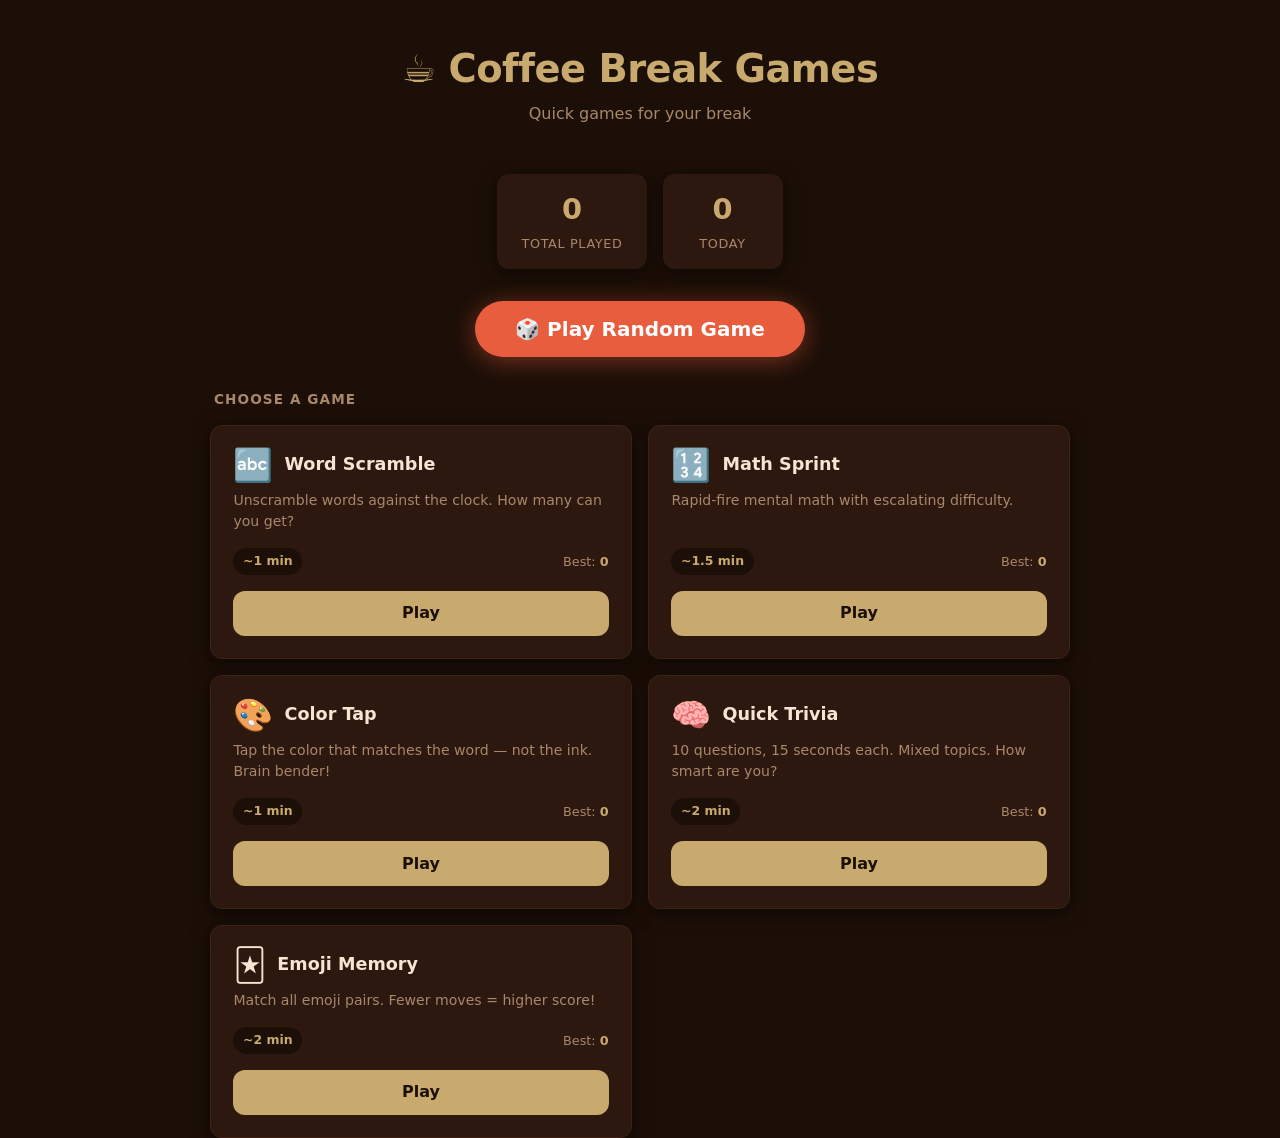
==== index.html @ 0f837165 "Build complete Coffee Break Games web app - index.html: hub with stats, random game CTA, 5 game card" ====
<!DOCTYPE html>
<html lang="en">
<head>
  <meta charset="UTF-8" />
  <meta name="viewport" content="width=device-width, initial-scale=1.0" />
  <title>☕ Coffee Break Games</title>
  <link rel="stylesheet" href="css/style.css" />
</head>
<body>

  <header class="site-header">
    <h1>☕ Coffee Break Games</h1>
    <p>Quick games for your break</p>
  </header>

  <main class="container">

    <!-- Stats -->
    <div class="stats-panel">
      <div class="stat-item">
        <span class="stat-value" id="stat-total">0</span>
        <span class="stat-label">Total Played</span>
      </div>
      <div class="stat-item">
        <span class="stat-value" id="stat-today">0</span>
        <span class="stat-label">Today</span>
      </div>
    </div>

    <!-- Hero CTA -->
    <div class="hero-cta">
      <button id="btn-random" class="btn btn-random">🎲 Play Random Game</button>
    </div>

    <!-- Games Grid -->
    <section class="games-section" style="margin-top:2rem;">
      <h2>Choose a Game</h2>
      <div class="games-grid">

        <!-- Word Scramble -->
        <div class="game-card">
          <div class="game-card-header">
            <span class="game-emoji">🔤</span>
            <h3>Word Scramble</h3>
          </div>
          <p class="game-desc">Unscramble words against the clock. How many can you get?</p>
          <div class="game-card-meta">
            <span class="time-badge">~1 min</span>
            <span class="high-score">Best: <span id="hs-word-scramble">0</span></span>
          </div>
          <a href="games/word-scramble.html" class="btn btn-primary">Play</a>
        </div>

        <!-- Math Sprint -->
        <div class="game-card">
          <div class="game-card-header">
            <span class="game-emoji">🔢</span>
            <h3>Math Sprint</h3>
          </div>
          <p class="game-desc">Rapid-fire mental math with escalating difficulty.</p>
          <div class="game-card-meta">
            <span class="time-badge">~1.5 min</span>
            <span class="high-score">Best: <span id="hs-math-sprint">0</span></span>
          </div>
          <a href="games/math-sprint.html" class="btn btn-primary">Play</a>
        </div>

        <!-- Color Tap -->
        <div class="game-card">
          <div class="game-card-header">
            <span class="game-emoji">🎨</span>
            <h3>Color Tap</h3>
          </div>
          <p class="game-desc">Tap the color that matches the word — not the ink. Brain bender!</p>
          <div class="game-card-meta">
            <span class="time-badge">~1 min</span>
            <span class="high-score">Best: <span id="hs-color-tap">0</span></span>
          </div>
          <a href="games/color-tap.html" class="btn btn-primary">Play</a>
        </div>

        <!-- Trivia -->
        <div class="game-card">
          <div class="game-card-header">
            <span class="game-emoji">🧠</span>
            <h3>Quick Trivia</h3>
          </div>
          <p class="game-desc">10 questions, 15 seconds each. Mixed topics. How smart are you?</p>
          <div class="game-card-meta">
            <span class="time-badge">~2 min</span>
            <span class="high-score">Best: <span id="hs-trivia">0</span></span>
          </div>
          <a href="games/trivia.html" class="btn btn-primary">Play</a>
        </div>

        <!-- Memory -->
        <div class="game-card">
          <div class="game-card-header">
            <span class="game-emoji">🃏</span>
            <h3>Emoji Memory</h3>
          </div>
          <p class="game-desc">Match all emoji pairs. Fewer moves = higher score!</p>
          <div class="game-card-meta">
            <span class="time-badge">~2 min</span>
            <span class="high-score">Best: <span id="hs-memory">0</span></span>
          </div>
          <a href="games/memory.html" class="btn btn-primary">Play</a>
        </div>

      </div>
    </section>

  </main>

  <script src="js/progress.js"></script>
  <script src="js/app.js"></script>
</body>
</html>
---- css/style.css ----
/* ===== CSS Reset & Base ===== */
*, *::before, *::after {
  box-sizing: border-box;
  margin: 0;
  padding: 0;
}

:root {
  --bg:        #1c0f07;
  --card-bg:   #2d1810;
  --accent:    #c8a96e;
  --accent2:   #e85d3e;
  --text:      #f5e6d3;
  --text-muted:#a8876a;
  --success:   #2ecc71;
  --danger:    #e74c3c;
  --radius:    12px;
  --shadow:    0 4px 20px rgba(0,0,0,0.5);
  --transition:0.2s ease;
}

html { font-size: 16px; }

body {
  background: var(--bg);
  color: var(--text);
  font-family: 'Segoe UI', system-ui, -apple-system, sans-serif;
  min-height: 100vh;
  line-height: 1.5;
}

a { color: var(--accent); text-decoration: none; }

/* ===== Layout ===== */
.container {
  max-width: 900px;
  margin: 0 auto;
  padding: 0 1.25rem;
}

.game-page {
  max-width: 680px;
  margin: 0 auto;
  padding: 1rem 1.25rem 3rem;
  position: relative;
  min-height: 100vh;
}

/* ===== Header ===== */
.site-header {
  text-align: center;
  padding: 2.5rem 1rem 1.5rem;
}

.site-header h1 {
  font-size: 2.4rem;
  font-weight: 800;
  color: var(--accent);
  letter-spacing: -0.5px;
}

.site-header p {
  color: var(--text-muted);
  font-size: 1rem;
  margin-top: 0.3rem;
}

/* ===== Buttons ===== */
.btn {
  display: inline-flex;
  align-items: center;
  justify-content: center;
  gap: 0.4rem;
  padding: 0.65rem 1.4rem;
  border-radius: var(--radius);
  border: none;
  cursor: pointer;
  font-size: 1rem;
  font-weight: 600;
  font-family: inherit;
  transition: transform var(--transition), opacity var(--transition), background var(--transition);
  user-select: none;
}

.btn:active { transform: scale(0.96); }
.btn:disabled { opacity: 0.45; cursor: default; }

.btn-primary {
  background: var(--accent);
  color: #1c0f07;
}
.btn-primary:hover { background: #d9ba7e; }

.btn-secondary {
  background: var(--card-bg);
  color: var(--text);
  border: 1px solid #4a2c1e;
}
.btn-secondary:hover { background: #3d2218; }

.btn-danger {
  background: var(--accent2);
  color: #fff;
}
.btn-danger:hover { background: #f06b4a; }

.btn-back {
  background: transparent;
  color: var(--text-muted);
  border: 1px solid #4a2c1e;
  padding: 0.5rem 1rem;
  font-size: 0.9rem;
}
.btn-back:hover { color: var(--text); border-color: var(--accent); }

.btn-random {
  font-size: 1.25rem;
  padding: 1rem 2.5rem;
  border-radius: 50px;
  background: var(--accent2);
  color: #fff;
  box-shadow: 0 4px 24px rgba(232,93,62,0.45);
}
.btn-random:hover { background: #f06b4a; transform: translateY(-2px); box-shadow: 0 6px 28px rgba(232,93,62,0.55); }

/* ===== Stats Panel ===== */
.stats-panel {
  display: flex;
  gap: 1rem;
  justify-content: center;
  flex-wrap: wrap;
  margin: 1.5rem 0 2rem;
}

.stat-item {
  background: var(--card-bg);
  border-radius: var(--radius);
  padding: 0.85rem 1.5rem;
  text-align: center;
  min-width: 120px;
  box-shadow: var(--shadow);
}

.stat-value {
  font-size: 1.8rem;
  font-weight: 800;
  color: var(--accent);
  display: block;
}

.stat-label {
  font-size: 0.8rem;
  color: var(--text-muted);
  text-transform: uppercase;
  letter-spacing: 0.05em;
}

/* ===== Hero CTA ===== */
.hero-cta {
  text-align: center;
  margin: 2rem 0;
}

/* ===== Game Cards Grid ===== */
.games-section h2 {
  color: var(--text-muted);
  font-size: 0.85rem;
  text-transform: uppercase;
  letter-spacing: 0.08em;
  margin-bottom: 1rem;
  padding-left: 0.25rem;
}

.games-grid {
  display: grid;
  grid-template-columns: repeat(auto-fill, minmax(280px, 1fr));
  gap: 1rem;
}

.game-card {
  background: var(--card-bg);
  border-radius: var(--radius);
  padding: 1.4rem;
  box-shadow: var(--shadow);
  border: 1px solid #3d2218;
  transition: transform var(--transition), border-color var(--transition);
  display: flex;
  flex-direction: column;
  gap: 0.6rem;
}

.game-card:hover {
  transform: translateY(-3px);
  border-color: var(--accent);
}

.game-card-header {
  display: flex;
  align-items: center;
  gap: 0.7rem;
}

.game-emoji {
  font-size: 2rem;
  line-height: 1;
}

.game-card h3 {
  font-size: 1.1rem;
  font-weight: 700;
  color: var(--text);
}

.game-desc {
  font-size: 0.88rem;
  color: var(--text-muted);
  flex: 1;
}

.game-card-meta {
  display: flex;
  align-items: center;
  justify-content: space-between;
  margin-top: 0.4rem;
}

.time-badge {
  background: #1c0f07;
  color: var(--accent);
  font-size: 0.78rem;
  padding: 0.25rem 0.6rem;
  border-radius: 20px;
  font-weight: 600;
}

.high-score {
  font-size: 0.8rem;
  color: var(--text-muted);
}

.high-score span {
  color: var(--accent);
  font-weight: 700;
}

.game-card .btn {
  width: 100%;
  margin-top: 0.4rem;
}

/* ===== Timer Bar ===== */
.timer-container {
  width: 100%;
  background: #1c0f07;
  border-radius: 6px;
  height: 8px;
  overflow: hidden;
  margin: 0.5rem 0 1.25rem;
}

.timer-bar {
  height: 100%;
  background: linear-gradient(90deg, var(--accent2), var(--accent));
  border-radius: 6px;
  width: 100%;
  transition: width 1s linear;
}

.timer-bar.danger { background: linear-gradient(90deg, #c0392b, var(--accent2)); }

.timer-label {
  font-size: 0.85rem;
  color: var(--text-muted);
  text-align: right;
  margin-top: 0.25rem;
}

/* ===== Score Display ===== */
.score-display {
  text-align: center;
  font-size: 1rem;
  color: var(--text-muted);
}

.score-display .score-value {
  font-size: 2rem;
  font-weight: 800;
  color: var(--accent);
  display: block;
}

/* ===== Game Page Header ===== */
.game-header {
  display: flex;
  align-items: center;
  justify-content: space-between;
  padding: 1rem 0 1.25rem;
  gap: 1rem;
}

.game-header h2 {
  font-size: 1.2rem;
  font-weight: 700;
  color: var(--accent);
}

/* ===== Countdown Overlay ===== */
.countdown-overlay {
  position: fixed;
  inset: 0;
  background: rgba(28, 15, 7, 0.92);
  display: flex;
  align-items: center;
  justify-content: center;
  z-index: 100;
  flex-direction: column;
  gap: 0.5rem;
}

.countdown-number {
  font-size: 8rem;
  font-weight: 900;
  color: var(--accent);
  animation: countPop 0.8s ease forwards;
  line-height: 1;
}

.countdown-text {
  font-size: 1.3rem;
  color: var(--text-muted);
}

@keyframes countPop {
  0%   { transform: scale(1.5); opacity: 0; }
  30%  { transform: scale(1.0); opacity: 1; }
  80%  { transform: scale(1.0); opacity: 1; }
  100% { transform: scale(0.6); opacity: 0; }
}

/* ===== Result Overlay ===== */
.result-overlay {
  position: fixed;
  inset: 0;
  background: rgba(28, 15, 7, 0.94);
  display: flex;
  align-items: center;
  justify-content: center;
  z-index: 100;
  flex-direction: column;
  gap: 1rem;
  padding: 2rem;
}

.result-overlay h2 {
  font-size: 2rem;
  font-weight: 800;
  color: var(--accent);
}

.result-score {
  font-size: 4rem;
  font-weight: 900;
  color: var(--text);
  line-height: 1;
}

.result-overlay .new-best {
  background: var(--accent);
  color: #1c0f07;
  font-weight: 800;
  font-size: 0.9rem;
  padding: 0.3rem 0.9rem;
  border-radius: 20px;
  text-transform: uppercase;
  letter-spacing: 0.07em;
}

.result-overlay .result-detail {
  color: var(--text-muted);
  font-size: 0.95rem;
  text-align: center;
}

.result-actions {
  display: flex;
  gap: 0.75rem;
  flex-wrap: wrap;
  justify-content: center;
  margin-top: 0.5rem;
}

/* ===== Answer Buttons ===== */
.answer-grid {
  display: grid;
  grid-template-columns: 1fr 1fr;
  gap: 0.75rem;
  margin: 1.25rem 0;
}

.answer-btn {
  background: var(--card-bg);
  border: 2px solid #4a2c1e;
  color: var(--text);
  font-size: 1.05rem;
  font-weight: 600;
  font-family: inherit;
  border-radius: var(--radius);
  padding: 1rem;
  cursor: pointer;
  transition: background var(--transition), border-color var(--transition), transform var(--transition);
  min-height: 62px;
}

.answer-btn:hover:not(:disabled) {
  background: #3d2218;
  border-color: var(--accent);
  transform: translateY(-2px);
}

.answer-btn.correct {
  background: #1a4a2e;
  border-color: var(--success);
  color: var(--success);
}

.answer-btn.wrong {
  background: #4a1a1a;
  border-color: var(--danger);
  color: var(--danger);
}

.answer-btn:disabled { cursor: default; }

/* ===== Shake Animation ===== */
@keyframes shake {
  0%, 100% { transform: translateX(0); }
  15%       { transform: translateX(-8px); }
  30%       { transform: translateX(8px); }
  45%       { transform: translateX(-6px); }
  60%       { transform: translateX(6px); }
  75%       { transform: translateX(-3px); }
  90%       { transform: translateX(3px); }
}

.shake { animation: shake 0.45s ease; }

/* ===== Word Scramble Specific ===== */
.scramble-word {
  font-size: 3.2rem;
  font-weight: 900;
  letter-spacing: 0.35em;
  color: var(--accent);
  text-align: center;
  padding: 1.5rem 0;
  text-transform: uppercase;
}

.word-input-row {
  display: flex;
  gap: 0.6rem;
  justify-content: center;
  flex-wrap: wrap;
}

.word-input {
  background: var(--card-bg);
  border: 2px solid #4a2c1e;
  color: var(--text);
  font-size: 1.15rem;
  font-family: inherit;
  padding: 0.75rem 1.1rem;
  border-radius: var(--radius);
  outline: none;
  flex: 1;
  min-width: 180px;
  max-width: 300px;
  transition: border-color var(--transition);
}

.word-input:focus { border-color: var(--accent); }

.word-input.correct-flash { border-color: var(--success); background: #1a4a2e; }

.skip-row {
  text-align: center;
  margin-top: 0.6rem;
}

.word-length-hint {
  text-align: center;
  color: var(--text-muted);
  font-size: 0.88rem;
  margin-top: 0.3rem;
}

/* ===== Math Sprint Specific ===== */
.difficulty-badge {
  display: inline-block;
  padding: 0.25rem 0.75rem;
  border-radius: 20px;
  font-size: 0.8rem;
  font-weight: 700;
  text-transform: uppercase;
  letter-spacing: 0.05em;
}

.difficulty-badge.easy   { background: #1a4a2e; color: var(--success); }
.difficulty-badge.medium { background: #3d2f00; color: #f1c40f; }
.difficulty-badge.hard   { background: #4a1a1a; color: var(--danger); }

.math-problem {
  font-size: 3rem;
  font-weight: 900;
  text-align: center;
  color: var(--text);
  padding: 1.25rem 0;
  letter-spacing: 0.04em;
}

/* ===== Color Tap Specific ===== */
.color-word {
  font-size: 4rem;
  font-weight: 900;
  text-align: center;
  padding: 1.25rem 0;
  letter-spacing: 0.05em;
  text-shadow: 0 2px 12px rgba(0,0,0,0.5);
  text-transform: uppercase;
}

.color-buttons {
  display: grid;
  grid-template-columns: 1fr 1fr;
  gap: 1rem;
  margin: 1rem 0;
}

.color-btn {
  width: 100%;
  aspect-ratio: 1;
  border-radius: 50%;
  border: 4px solid transparent;
  cursor: pointer;
  transition: transform var(--transition), border-color var(--transition), box-shadow var(--transition);
  max-width: 120px;
  justify-self: center;
}

.color-btn:hover { transform: scale(1.1); box-shadow: 0 0 24px rgba(255,255,255,0.2); }
.color-btn.correct-flash { border-color: var(--success); box-shadow: 0 0 24px rgba(46,204,113,0.5); }
.color-btn.wrong-flash   { border-color: var(--danger);  box-shadow: 0 0 24px rgba(231,76,60,0.5); }

.streak-display {
  text-align: center;
  font-size: 0.9rem;
  color: var(--text-muted);
}
.streak-display span { color: var(--accent); font-weight: 700; }

/* ===== Trivia Specific ===== */
.question-counter {
  font-size: 0.85rem;
  color: var(--text-muted);
  text-align: center;
  margin-bottom: 0.4rem;
}

.question-text {
  font-size: 1.25rem;
  font-weight: 600;
  text-align: center;
  color: var(--text);
  padding: 1rem 0;
  line-height: 1.45;
  min-height: 80px;
  display: flex;
  align-items: center;
  justify-content: center;
}

.trivia-streak {
  text-align: center;
  font-size: 0.88rem;
  color: var(--text-muted);
  margin-top: 0.3rem;
}
.trivia-streak span { color: var(--accent); font-weight: 700; }

/* ===== Memory Game Specific ===== */
.memory-info {
  display: flex;
  justify-content: space-around;
  margin-bottom: 1rem;
  text-align: center;
}

.memory-stat {
  font-size: 0.8rem;
  color: var(--text-muted);
  text-transform: uppercase;
  letter-spacing: 0.05em;
}

.memory-stat strong {
  display: block;
  font-size: 1.5rem;
  color: var(--accent);
}

.memory-grid {
  display: grid;
  grid-template-columns: repeat(4, 1fr);
  gap: 0.6rem;
  margin: 0 auto;
  max-width: 440px;
}

.memory-card {
  aspect-ratio: 1;
  border-radius: 10px;
  cursor: pointer;
  position: relative;
  transform-style: preserve-3d;
  transition: transform 0.4s ease;
  min-height: 70px;
}

.memory-card.flipped { transform: rotateY(180deg); }
.memory-card.matched { transform: rotateY(180deg); cursor: default; }

.card-front,
.card-back {
  position: absolute;
  inset: 0;
  border-radius: 10px;
  display: flex;
  align-items: center;
  justify-content: center;
  backface-visibility: hidden;
  -webkit-backface-visibility: hidden;
}

.card-back {
  background: var(--card-bg);
  border: 2px solid #4a2c1e;
  font-size: 1.6rem;
  color: var(--accent);
}

.card-front {
  background: #3d2218;
  border: 2px solid var(--accent);
  font-size: 2rem;
  transform: rotateY(180deg);
}

.memory-card.matched .card-front {
  background: #1a3a2e;
  border-color: var(--success);
}

/* ===== Responsive ===== */
@media (max-width: 600px) {
  .site-header h1 { font-size: 1.8rem; }
  .btn-random { font-size: 1rem; padding: 0.9rem 2rem; }
  .games-grid { grid-template-columns: 1fr; }
  .scramble-word { font-size: 2.2rem; letter-spacing: 0.25em; }
  .math-problem { font-size: 2.2rem; }
  .color-word { font-size: 3rem; }
  .result-score { font-size: 3rem; }
  .memory-grid { gap: 0.4rem; }
}

/* ===== Utility ===== */
.hidden { display: none !important; }
.text-center { text-align: center; }
.mt-1 { margin-top: 0.5rem; }
.mt-2 { margin-top: 1rem; }
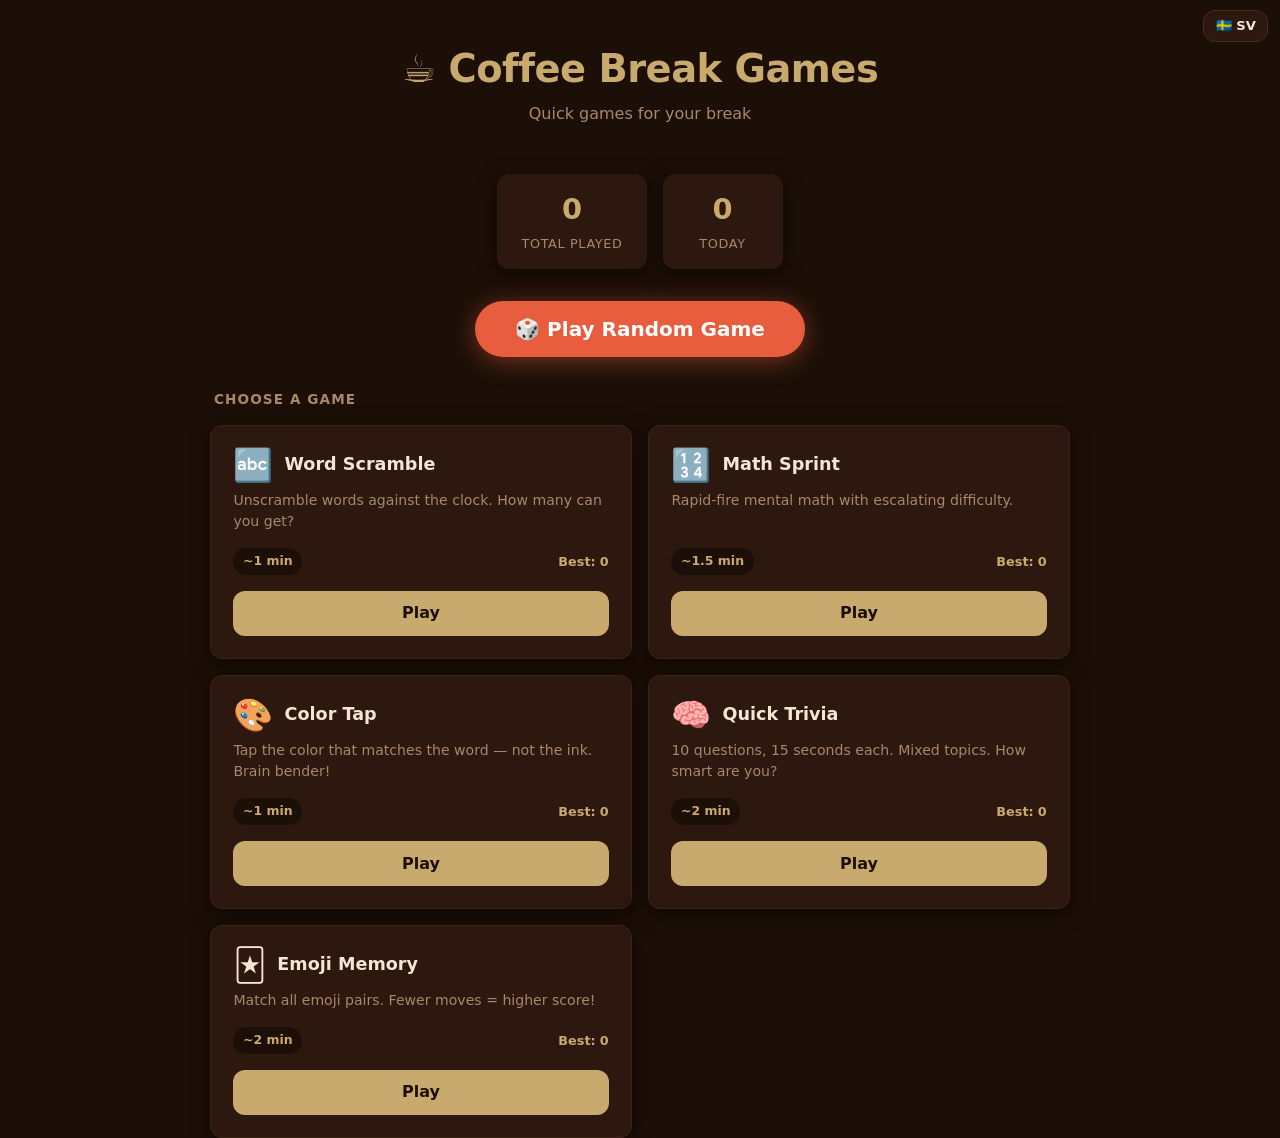
==== commit d01396e2: "feat: add multi-language support (English/Swedish) for all pages and games Agent-Logs-Url: https://g" ====
--- a/index.html
+++ b/index.html
@@ -5,12 +5,13 @@
   <meta name="viewport" content="width=device-width, initial-scale=1.0" />
   <title>☕ Coffee Break Games</title>
   <link rel="stylesheet" href="css/style.css" />
+  <script src="js/i18n.js"></script>
 </head>
 <body>
 
   <header class="site-header">
     <h1>☕ Coffee Break Games</h1>
-    <p>Quick games for your break</p>
+    <p data-i18n="site.subtitle">Quick games for your break</p>
   </header>
 
   <main class="container">
@@ -19,92 +20,92 @@
     <div class="stats-panel">
       <div class="stat-item">
         <span class="stat-value" id="stat-total">0</span>
-        <span class="stat-label">Total Played</span>
+        <span class="stat-label" data-i18n="stats.total">Total Played</span>
       </div>
       <div class="stat-item">
         <span class="stat-value" id="stat-today">0</span>
-        <span class="stat-label">Today</span>
+        <span class="stat-label" data-i18n="stats.today">Today</span>
       </div>
     </div>
 
     <!-- Hero CTA -->
     <div class="hero-cta">
-      <button id="btn-random" class="btn btn-random">🎲 Play Random Game</button>
+      <button id="btn-random" class="btn btn-random" data-i18n="btn.random">🎲 Play Random Game</button>
     </div>
 
     <!-- Games Grid -->
     <section class="games-section" style="margin-top:2rem;">
-      <h2>Choose a Game</h2>
+      <h2 data-i18n="hub.choose">Choose a Game</h2>
       <div class="games-grid">
 
         <!-- Word Scramble -->
         <div class="game-card">
           <div class="game-card-header">
             <span class="game-emoji">🔤</span>
-            <h3>Word Scramble</h3>
+            <h3 data-i18n="word-scramble.card.title">Word Scramble</h3>
           </div>
-          <p class="game-desc">Unscramble words against the clock. How many can you get?</p>
+          <p class="game-desc" data-i18n="word-scramble.card.desc">Unscramble words against the clock. How many can you get?</p>
           <div class="game-card-meta">
-            <span class="time-badge">~1 min</span>
-            <span class="high-score">Best: <span id="hs-word-scramble">0</span></span>
+            <span class="time-badge" data-i18n="time.1min">~1 min</span>
+            <span class="high-score"><span data-i18n="best">Best:</span> <span id="hs-word-scramble">0</span></span>
           </div>
-          <a href="games/word-scramble.html" class="btn btn-primary">Play</a>
+          <a href="games/word-scramble.html" class="btn btn-primary" data-i18n="btn.play">Play</a>
         </div>
 
         <!-- Math Sprint -->
         <div class="game-card">
           <div class="game-card-header">
             <span class="game-emoji">🔢</span>
-            <h3>Math Sprint</h3>
+            <h3 data-i18n="math-sprint.card.title">Math Sprint</h3>
           </div>
-          <p class="game-desc">Rapid-fire mental math with escalating difficulty.</p>
+          <p class="game-desc" data-i18n="math-sprint.card.desc">Rapid-fire mental math with escalating difficulty.</p>
           <div class="game-card-meta">
-            <span class="time-badge">~1.5 min</span>
-            <span class="high-score">Best: <span id="hs-math-sprint">0</span></span>
+            <span class="time-badge" data-i18n="time.1.5min">~1.5 min</span>
+            <span class="high-score"><span data-i18n="best">Best:</span> <span id="hs-math-sprint">0</span></span>
           </div>
-          <a href="games/math-sprint.html" class="btn btn-primary">Play</a>
+          <a href="games/math-sprint.html" class="btn btn-primary" data-i18n="btn.play">Play</a>
         </div>
 
         <!-- Color Tap -->
         <div class="game-card">
           <div class="game-card-header">
             <span class="game-emoji">🎨</span>
-            <h3>Color Tap</h3>
+            <h3 data-i18n="color-tap.card.title">Color Tap</h3>
           </div>
-          <p class="game-desc">Tap the color that matches the word — not the ink. Brain bender!</p>
+          <p class="game-desc" data-i18n="color-tap.card.desc">Tap the color that matches the word — not the ink. Brain bender!</p>
           <div class="game-card-meta">
-            <span class="time-badge">~1 min</span>
-            <span class="high-score">Best: <span id="hs-color-tap">0</span></span>
+            <span class="time-badge" data-i18n="time.1min">~1 min</span>
+            <span class="high-score"><span data-i18n="best">Best:</span> <span id="hs-color-tap">0</span></span>
           </div>
-          <a href="games/color-tap.html" class="btn btn-primary">Play</a>
+          <a href="games/color-tap.html" class="btn btn-primary" data-i18n="btn.play">Play</a>
         </div>
 
         <!-- Trivia -->
         <div class="game-card">
           <div class="game-card-header">
             <span class="game-emoji">🧠</span>
-            <h3>Quick Trivia</h3>
+            <h3 data-i18n="trivia.card.title">Quick Trivia</h3>
           </div>
-          <p class="game-desc">10 questions, 15 seconds each. Mixed topics. How smart are you?</p>
+          <p class="game-desc" data-i18n="trivia.card.desc">10 questions, 15 seconds each. Mixed topics. How smart are you?</p>
           <div class="game-card-meta">
-            <span class="time-badge">~2 min</span>
-            <span class="high-score">Best: <span id="hs-trivia">0</span></span>
+            <span class="time-badge" data-i18n="time.2min">~2 min</span>
+            <span class="high-score"><span data-i18n="best">Best:</span> <span id="hs-trivia">0</span></span>
           </div>
-          <a href="games/trivia.html" class="btn btn-primary">Play</a>
+          <a href="games/trivia.html" class="btn btn-primary" data-i18n="btn.play">Play</a>
         </div>
 
         <!-- Memory -->
         <div class="game-card">
           <div class="game-card-header">
             <span class="game-emoji">🃏</span>
-            <h3>Emoji Memory</h3>
+            <h3 data-i18n="memory.card.title">Emoji Memory</h3>
           </div>
-          <p class="game-desc">Match all emoji pairs. Fewer moves = higher score!</p>
+          <p class="game-desc" data-i18n="memory.card.desc">Match all emoji pairs. Fewer moves = higher score!</p>
           <div class="game-card-meta">
-            <span class="time-badge">~2 min</span>
-            <span class="high-score">Best: <span id="hs-memory">0</span></span>
+            <span class="time-badge" data-i18n="time.2min">~2 min</span>
+            <span class="high-score"><span data-i18n="best">Best:</span> <span id="hs-memory">0</span></span>
           </div>
-          <a href="games/memory.html" class="btn btn-primary">Play</a>
+          <a href="games/memory.html" class="btn btn-primary" data-i18n="btn.play">Play</a>
         </div>
 
       </div>
--- a/css/style.css
+++ b/css/style.css
@@ -27,6 +27,8 @@
   font-family: 'Segoe UI', system-ui, -apple-system, sans-serif;
   min-height: 100vh;
   line-height: 1.5;
+  /* Prevent text-size adjustment on orientation change */
+  -webkit-text-size-adjust: 100%;
 }
 
 a { color: var(--accent); text-decoration: none; }
@@ -35,13 +37,13 @@
 .container {
   max-width: 900px;
   margin: 0 auto;
-  padding: 0 1.25rem;
+  padding: 0 1rem;
 }
 
 .game-page {
   max-width: 680px;
   margin: 0 auto;
-  padding: 1rem 1.25rem 3rem;
+  padding: 0.75rem 1rem 3rem;
   position: relative;
   min-height: 100vh;
 }
@@ -49,11 +51,11 @@
 /* ===== Header ===== */
 .site-header {
   text-align: center;
-  padding: 2.5rem 1rem 1.5rem;
+  padding: 1.75rem 1rem 1rem;
 }
 
 .site-header h1 {
-  font-size: 2.4rem;
+  font-size: 1.9rem;
   font-weight: 800;
   color: var(--accent);
   letter-spacing: -0.5px;
@@ -61,7 +63,7 @@
 
 .site-header p {
   color: var(--text-muted);
-  font-size: 1rem;
+  font-size: 0.95rem;
   margin-top: 0.3rem;
 }
 
@@ -80,6 +82,10 @@
   font-family: inherit;
   transition: transform var(--transition), opacity var(--transition), background var(--transition);
   user-select: none;
+  /* Prevent double-tap zoom delay on mobile */
+  touch-action: manipulation;
+  /* Ensure minimum touch target size */
+  min-height: 44px;
 }
 
 .btn:active { transform: scale(0.96); }
@@ -114,12 +120,14 @@
 .btn-back:hover { color: var(--text); border-color: var(--accent); }
 
 .btn-random {
-  font-size: 1.25rem;
-  padding: 1rem 2.5rem;
+  font-size: 1.15rem;
+  padding: 0.95rem 2rem;
   border-radius: 50px;
   background: var(--accent2);
   color: #fff;
   box-shadow: 0 4px 24px rgba(232,93,62,0.45);
+  width: 100%;
+  max-width: 340px;
 }
 .btn-random:hover { background: #f06b4a; transform: translateY(-2px); box-shadow: 0 6px 28px rgba(232,93,62,0.55); }
 
@@ -158,7 +166,7 @@
 /* ===== Hero CTA ===== */
 .hero-cta {
   text-align: center;
-  margin: 2rem 0;
+  margin: 1.5rem 0;
 }
 
 /* ===== Game Cards Grid ===== */
@@ -173,7 +181,7 @@
 
 .games-grid {
   display: grid;
-  grid-template-columns: repeat(auto-fill, minmax(280px, 1fr));
+  grid-template-columns: 1fr;
   gap: 1rem;
 }
 
@@ -321,7 +329,7 @@
   font-size: 8rem;
   font-weight: 900;
   color: var(--accent);
-  animation: countPop 0.8s ease forwards;
+  animation: countPop 0.8s ease;
   line-height: 1;
 }
 
@@ -352,13 +360,13 @@
 }
 
 .result-overlay h2 {
-  font-size: 2rem;
+  font-size: 1.6rem;
   font-weight: 800;
   color: var(--accent);
 }
 
 .result-score {
-  font-size: 4rem;
+  font-size: 3rem;
   font-weight: 900;
   color: var(--text);
   line-height: 1;
@@ -401,14 +409,15 @@
   background: var(--card-bg);
   border: 2px solid #4a2c1e;
   color: var(--text);
-  font-size: 1.05rem;
+  font-size: 1rem;
   font-weight: 600;
   font-family: inherit;
   border-radius: var(--radius);
-  padding: 1rem;
+  padding: 0.85rem 0.5rem;
   cursor: pointer;
   transition: background var(--transition), border-color var(--transition), transform var(--transition);
-  min-height: 62px;
+  min-height: 56px;
+  touch-action: manipulation;
 }
 
 .answer-btn:hover:not(:disabled) {
@@ -446,12 +455,12 @@
 
 /* ===== Word Scramble Specific ===== */
 .scramble-word {
-  font-size: 3.2rem;
+  font-size: 2.4rem;
   font-weight: 900;
-  letter-spacing: 0.35em;
-  color: var(--accent);
-  text-align: center;
-  padding: 1.5rem 0;
+  letter-spacing: 0.25em;
+  color: var(--accent);
+  text-align: center;
+  padding: 1.25rem 0;
   text-transform: uppercase;
 }
 
@@ -466,14 +475,14 @@
   background: var(--card-bg);
   border: 2px solid #4a2c1e;
   color: var(--text);
-  font-size: 1.15rem;
+  /* min 16px prevents iOS auto-zoom on focus */
+  font-size: max(16px, 1.1rem);
   font-family: inherit;
-  padding: 0.75rem 1.1rem;
+  padding: 0.75rem 1rem;
   border-radius: var(--radius);
   outline: none;
   flex: 1;
-  min-width: 180px;
-  max-width: 300px;
+  min-width: 0;
   transition: border-color var(--transition);
 }
 
@@ -509,20 +518,20 @@
 .difficulty-badge.hard   { background: #4a1a1a; color: var(--danger); }
 
 .math-problem {
+  font-size: 2.4rem;
+  font-weight: 900;
+  text-align: center;
+  color: var(--text);
+  padding: 1rem 0;
+  letter-spacing: 0.04em;
+}
+
+/* ===== Color Tap Specific ===== */
+.color-word {
   font-size: 3rem;
   font-weight: 900;
   text-align: center;
-  color: var(--text);
-  padding: 1.25rem 0;
-  letter-spacing: 0.04em;
-}
-
-/* ===== Color Tap Specific ===== */
-.color-word {
-  font-size: 4rem;
-  font-weight: 900;
-  text-align: center;
-  padding: 1.25rem 0;
+  padding: 1rem 0;
   letter-spacing: 0.05em;
   text-shadow: 0 2px 12px rgba(0,0,0,0.5);
   text-transform: uppercase;
@@ -532,18 +541,20 @@
   display: grid;
   grid-template-columns: 1fr 1fr;
   gap: 1rem;
-  margin: 1rem 0;
+  margin: 1rem auto;
+  max-width: 320px;
 }
 
 .color-btn {
   width: 100%;
   aspect-ratio: 1;
+  max-width: 130px;
   border-radius: 50%;
   border: 4px solid transparent;
   cursor: pointer;
   transition: transform var(--transition), border-color var(--transition), box-shadow var(--transition);
-  max-width: 120px;
   justify-self: center;
+  touch-action: manipulation;
 }
 
 .color-btn:hover { transform: scale(1.1); box-shadow: 0 0 24px rgba(255,255,255,0.2); }
@@ -603,16 +614,15 @@
 
 .memory-stat strong {
   display: block;
-  font-size: 1.5rem;
+  font-size: 1.4rem;
   color: var(--accent);
 }
 
 .memory-grid {
   display: grid;
   grid-template-columns: repeat(4, 1fr);
-  gap: 0.6rem;
+  gap: 0.4rem;
   margin: 0 auto;
-  max-width: 440px;
 }
 
 .memory-card {
@@ -622,7 +632,8 @@
   position: relative;
   transform-style: preserve-3d;
   transition: transform 0.4s ease;
-  min-height: 70px;
+  min-height: 60px;
+  touch-action: manipulation;
 }
 
 .memory-card.flipped { transform: rotateY(180deg); }
@@ -659,16 +670,51 @@
   border-color: var(--success);
 }
 
-/* ===== Responsive ===== */
-@media (max-width: 600px) {
-  .site-header h1 { font-size: 1.8rem; }
-  .btn-random { font-size: 1rem; padding: 0.9rem 2rem; }
-  .games-grid { grid-template-columns: 1fr; }
-  .scramble-word { font-size: 2.2rem; letter-spacing: 0.25em; }
-  .math-problem { font-size: 2.2rem; }
-  .color-word { font-size: 3rem; }
-  .result-score { font-size: 3rem; }
-  .memory-grid { gap: 0.4rem; }
+/* ===== Responsive — progressively enhance for wider screens ===== */
+@media (min-width: 600px) {
+  .container { padding: 0 1.25rem; }
+  .game-page { padding: 1rem 1.25rem 3rem; }
+  .site-header { padding: 2.5rem 1rem 1.5rem; }
+  .site-header h1 { font-size: 2.4rem; }
+  .site-header p { font-size: 1rem; }
+  .hero-cta { margin: 2rem 0; }
+  .btn-random { font-size: 1.25rem; padding: 1rem 2.5rem; width: auto; }
+  .games-grid { grid-template-columns: repeat(auto-fill, minmax(280px, 1fr)); }
+  .scramble-word { font-size: 3.2rem; letter-spacing: 0.35em; padding: 1.5rem 0; }
+  .math-problem { font-size: 3rem; padding: 1.25rem 0; }
+  .color-word { font-size: 4rem; padding: 1.25rem 0; }
+  .answer-btn { font-size: 1.05rem; padding: 1rem; min-height: 62px; }
+  .result-overlay h2 { font-size: 2rem; }
+  .result-score { font-size: 4rem; }
+  .memory-grid { gap: 0.6rem; max-width: 440px; }
+  .memory-card { min-height: 70px; }
+  .memory-stat strong { font-size: 1.5rem; }
+  .color-buttons { max-width: 340px; }
+}
+
+/* ===== Language Switcher ===== */
+.lang-switcher {
+  position: fixed;
+  top: 0.65rem;
+  right: 0.75rem;
+  z-index: 200;
+  background: var(--card-bg);
+  color: var(--text);
+  border: 1px solid #4a2c1e;
+  border-radius: var(--radius);
+  padding: 0.35rem 0.7rem;
+  font-size: 0.82rem;
+  font-weight: 600;
+  font-family: inherit;
+  cursor: pointer;
+  transition: border-color var(--transition), background var(--transition);
+  line-height: 1.4;
+  touch-action: manipulation;
+}
+
+.lang-switcher:hover {
+  border-color: var(--accent);
+  background: #3d2218;
 }
 
 /* ===== Utility ===== */
